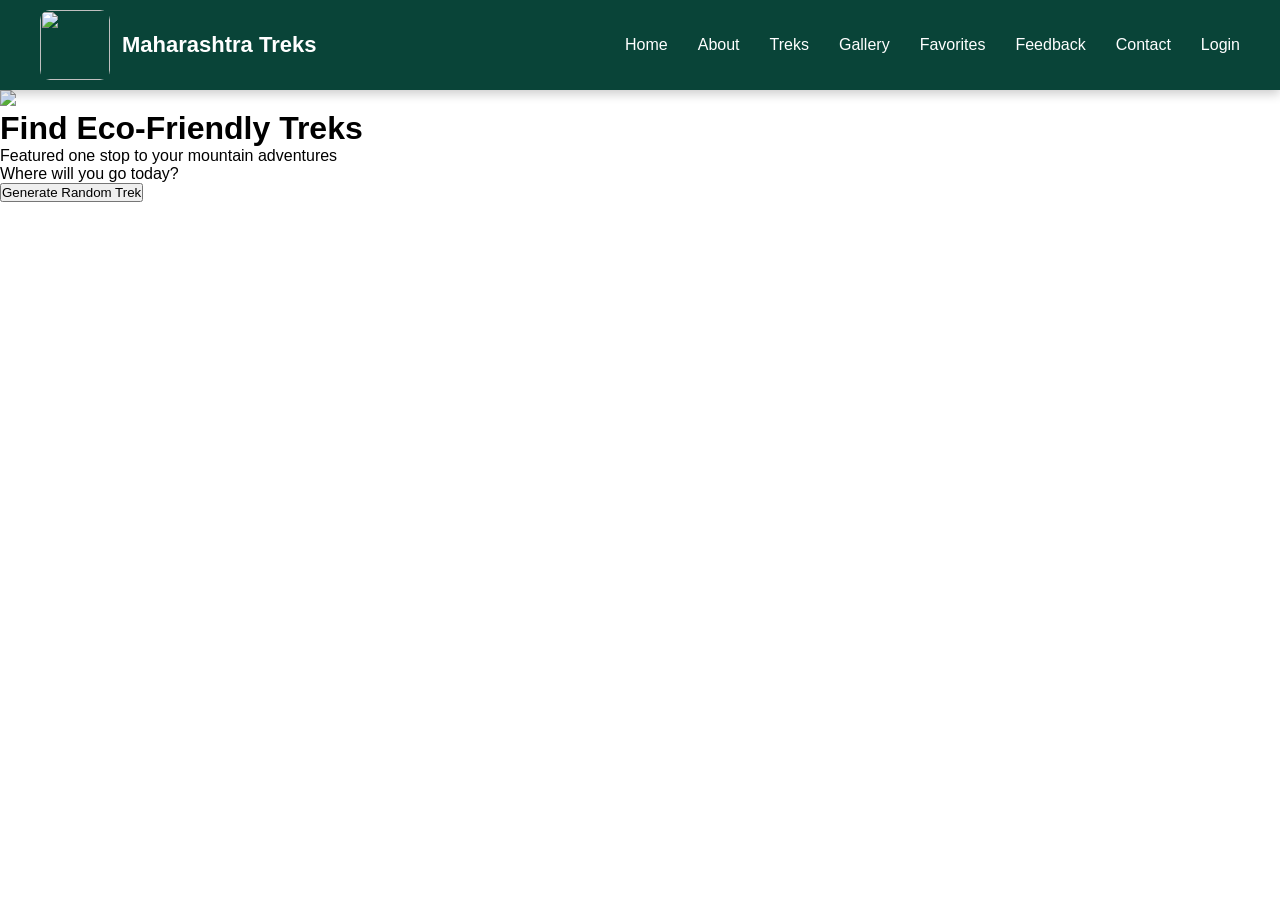
==== index.html @ 1221a9f3 "search section" ====
<!DOCTYPE html>
<html lang="en">
<head>
    <meta charset="UTF-8">
    <meta name="viewport" content="width=device-width, initial-scale=1.0">
    <title>Maharashtra Treks</title>

<link rel="stylesheet" href="./Navbar.css">
<link rel="stylesheet" href="./Home.css">
<style>
    

*{
    margin:0;
    padding:0;
    box-sizing:border-box;
}

body{
    font-family: Arial, Helvetica, sans-serif;
    overflow-x:hidden;
    width:100%;
}


.navbar{
    display:flex;
    align-items:center;
    justify-content:space-between;

    background:#094438;
    padding:10px 40px;

    position:sticky;
    top:0;
    z-index:1000;

    box-shadow:0 4px 10px rgba(0,0,0,0.2);
}

/* Logo */

.logo{
    display:flex;
    align-items:center;
    gap:12px;
}

.logo img{
    width:70px;
    height:70px;
    object-fit:cover;
    border-radius:10px;
}

.logo-text{
    color:#ffffff;
    font-size:22px;
    font-weight:600;
}

/* Navigation Links */

.nav-links{
    display:flex;
    align-items:center;
    gap:30px;
    list-style:none;

    margin-left:auto;
}

.nav-links a{
    text-decoration:none;
    color:#ffffff;
    font-weight:500;
    transition:0.3s ease;
}

.nav-links a:hover{
    color:#C0B87A;
}

/* Hamburger Menu */

.menu-toggle{
    display:none;
    font-size:28px;
    color:white;
    cursor:pointer;
}


#img{
    display:block;
    width:100%;
    height:auto;
}


@media(max-width:900px){

    .navbar{
        padding:10px 20px;
    }

    .menu-toggle{
        display:block;
        margin-left:auto;
    }

    .nav-links{
        position:absolute;
        top:100%;
        left:0;

        width:100%;
        background:#005F02;

        flex-direction:column;
        align-items:center;
        gap:20px;

        padding:20px 0;

        display:none;
    }

    .nav-links.show{
        display:flex;
    }
}
</style>
</head>
<body>
    
<!-- ================= NAVBAR ================= -->

<nav class="navbar">

<div class="logo">
<img src="./main-logo.png">
<h1 class="logo-text">Maharashtra Treks</h1>
</div>

<div class="menu-toggle" onclick="toggleMenu()">☰</div>

<ul class="nav-links" id="navLinks">
<li><a href="index.html">Home</a></li>
<li><a href="about.html">About</a></li>
<li><a href="#">Treks</a></li>
<li><a href="#">Gallery</a></li>
<li><a href="favorites.html">Favorites</a></li>
<li><a href="feedback.html">Feedback</a></li>
<li><a href="contact.html">Contact</a></li>
<li><a href="login.html">Login</a></li>
</ul>

</nav>

<!-- ================= HERO SLIDER ================= -->

<div class="ig">
<img src="./images/home/img1.jpg" class="hero-img">

<div class="hero">
<h1 class="hero-title">Find Eco-Friendly Treks</h1>
<p>Featured one stop to your mountain adventures</p>
</div>
</div>

<!-- ================= SEARCH SECTION ================= -->

<section class="search-container">
<div id="trek-result">Where will you go today?</div>
<button class="btn-action" onclick="generateTrek()">
Generate Random Trek
</button>
</section>






<script>
    function toggleMenu(){
    document.getElementById("navLinks").classList.toggle("show");
}

</script>
</body>
</html>
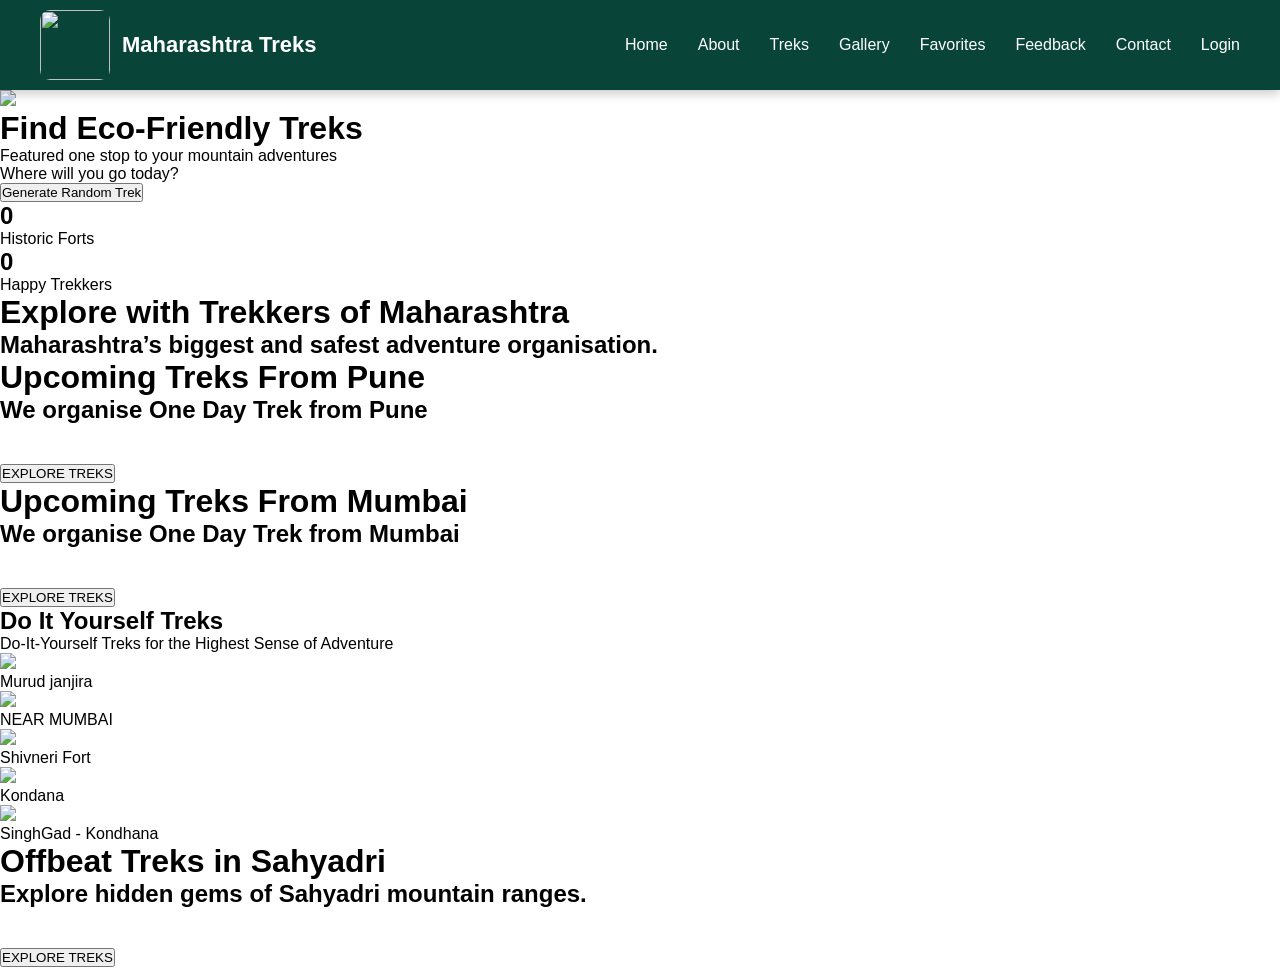
==== commit 19efe8e1: "diy section" ====
--- a/index.html
+++ b/index.html
@@ -178,6 +178,134 @@
 </button>
 </section>
 
+<!-- ================= STATS ================= -->
+
+<section class="stats-grid">
+
+<div class="stat-card">
+<h2 id="count-forts">0</h2>
+<p>Historic Forts</p>
+</div>
+
+<div class="stat-card">
+<h2 id="count-users">0</h2>
+<p>Happy Trekkers</p>
+</div>
+
+</section>
+
+<!-- ================= PART 1 ================= -->
+
+<h1 class="explore">
+Explore with <span class="explore-part">Trekkers of Maharashtra</span>
+</h1>
+
+<h2 class="explore-subheading">
+Maharashtra’s biggest and safest adventure organisation.
+</h2>
+
+<div id="card-container1" class="card-container"></div>
+
+
+<!-- ================= PART 2 ================= -->
+
+<h1 class="explore">
+Upcoming Treks <span class="explore-part">From Pune</span>
+</h1>
+
+<h2 class="explore-subheading">
+We organise One Day Trek from Pune
+</h2>
+
+<div id="card-container2"
+style="display:flex;gap:20px;justify-content:center;flex-wrap:wrap;padding:20px;">
+</div>
+
+<button class="explore-btn" href="./track.html">EXPLORE TREKS</button>
+
+<!-- ================= PART 3 ================= -->
+
+<h1 class="explore">
+Upcoming Treks <span class="explore-part">From Mumbai</span>
+</h1>
+
+<h2 class="explore-subheading">
+We organise One Day Trek from Mumbai
+</h2>
+
+<div id="card-container3"
+style="display:flex;gap:20px;justify-content:center;flex-wrap:wrap;padding:20px;">
+</div>
+
+<button class="explore-btn" href="./track.html">EXPLORE TREKS</button>
+
+
+
+<!-- ================= DIY SECTION ================= -->
+
+<section class="diy-section">
+
+<h2 class="diy-title">
+Do It <span>Yourself Treks</span>
+</h2>
+
+<p class="diy-subtitle">
+Do-It-Yourself Treks for the Highest Sense of Adventure
+</p>
+
+<div class="diy-container">
+
+<div class="diy-card diy-big">
+<img src="./img3.jpg">
+<div class="diy-text">Murud janjira</div>
+</div>
+
+<div class="diy-grid">
+
+<div class="diy-card">
+<img src="./img1.jpg">
+<div class="diy-text">NEAR MUMBAI</div>
+</div>
+
+<div class="diy-card">
+<img src="./img8.jpg">
+<div class="diy-text">Shivneri Fort</div>
+</div>
+
+<div class="diy-card">
+<img src="./img2.jpg">
+<div class="diy-text">Kondana </div>
+</div>
+
+<div class="diy-card">
+<img src="./img5.jpeg">
+<div class="diy-text">SinghGad - Kondhana</div>
+</div>
+
+</div>
+</div>
+
+</section>
+
+
+
+<!-- ================= PART 4 ================= -->
+
+<h1 class="explore">
+Offbeat Treks <span class="explore-part">in Sahyadri</span>
+</h1>
+
+<h2 class="explore-subheading">
+Explore hidden gems of Sahyadri mountain ranges.
+</h2>
+
+<div id="card-container4"
+style="display:flex;gap:20px;justify-content:center;flex-wrap:wrap;padding:20px;">
+</div>
+<button class="explore-btn" href="./track.html">EXPLORE TREKS</button>
+
+
+
 
 
 
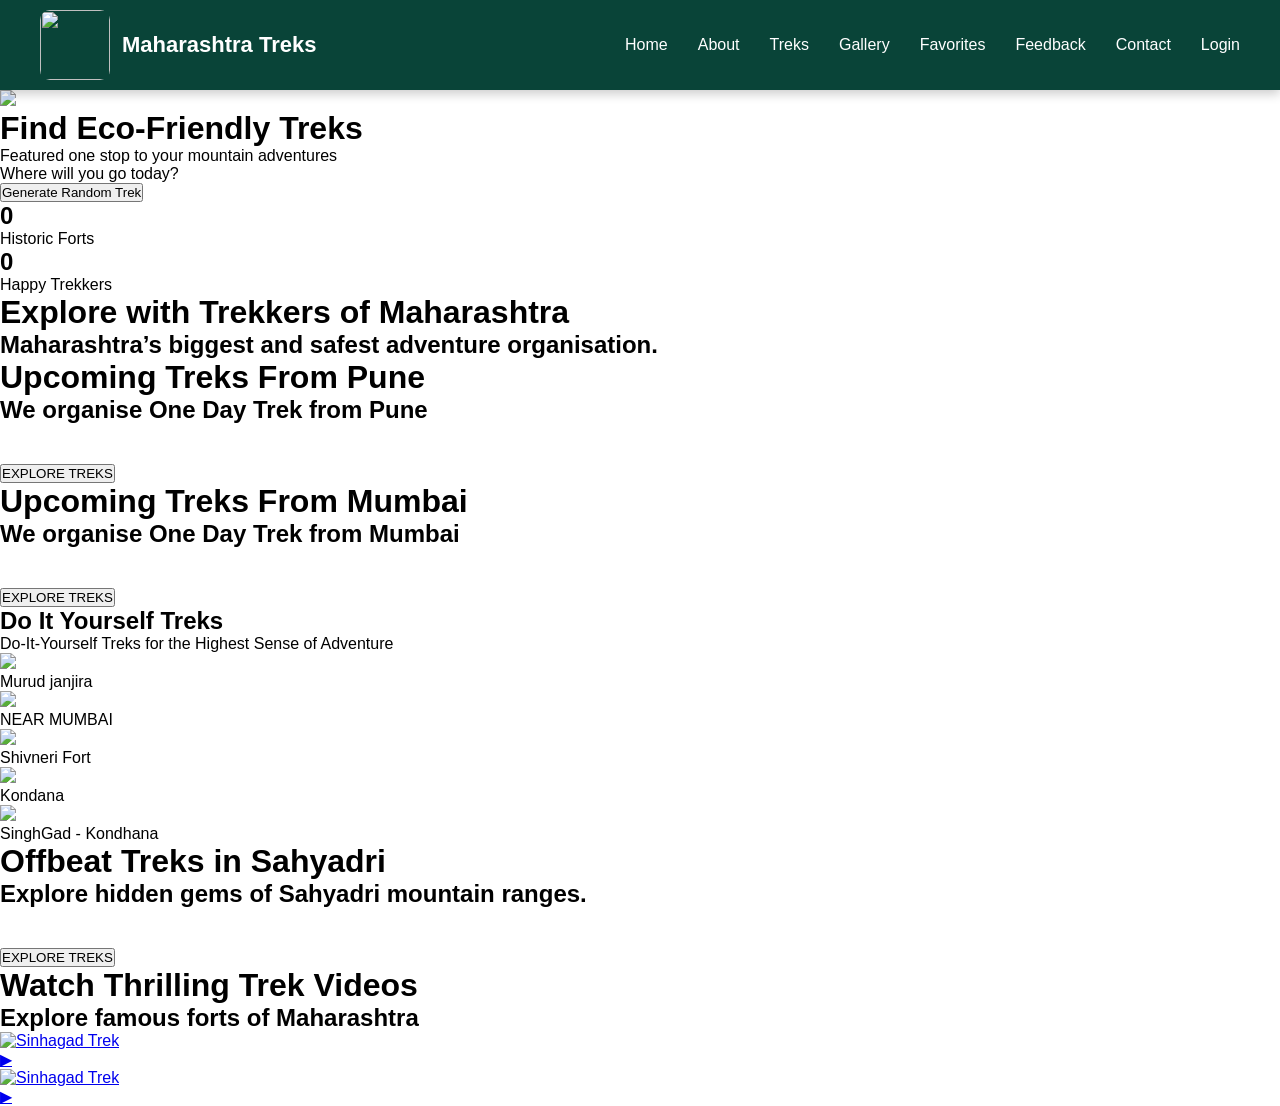
==== commit a29126fb: "video  section" ====
--- a/index.html
+++ b/index.html
@@ -304,6 +304,46 @@
 </div>
 <button class="explore-btn" href="./track.html">EXPLORE TREKS</button>
 
+<!-- ================= VIDEO SECTION ================= -->
+<h1 class="explore">
+    Watch Thrilling <span class="explore-part">Trek Videos</span>
+</h1>
+
+<h2 class="explore-subheading">
+    Explore famous forts of Maharashtra
+</h2>
+
+<div class="video-container">
+
+    <!-- Sinhagad - Kondhana -->
+    <div class="video-box">
+
+   <a href="https://www.youtube.com/shorts/CUPjie6G-5w" target="_blank">
+
+        <div class="video-poster">
+            <img src="./img11.jpg" alt="Sinhagad Trek">
+            <div class="play-btn">▶</div>
+        </div>
+
+    </a>
+
+</div>
+
+    <!-- Murud Janjira -->
+    <div class="video-box">
+
+   <a href="https://www.youtube.com/shorts/-HqSHTiI_aU" target="_blank">
+
+        <div class="video-poster">
+            <img src="./img9.jpg" alt="Sinhagad Trek">
+            <div class="play-btn">▶</div>
+        </div>
+
+    </a>
+</div>
+</div>
+
+
 
 
 
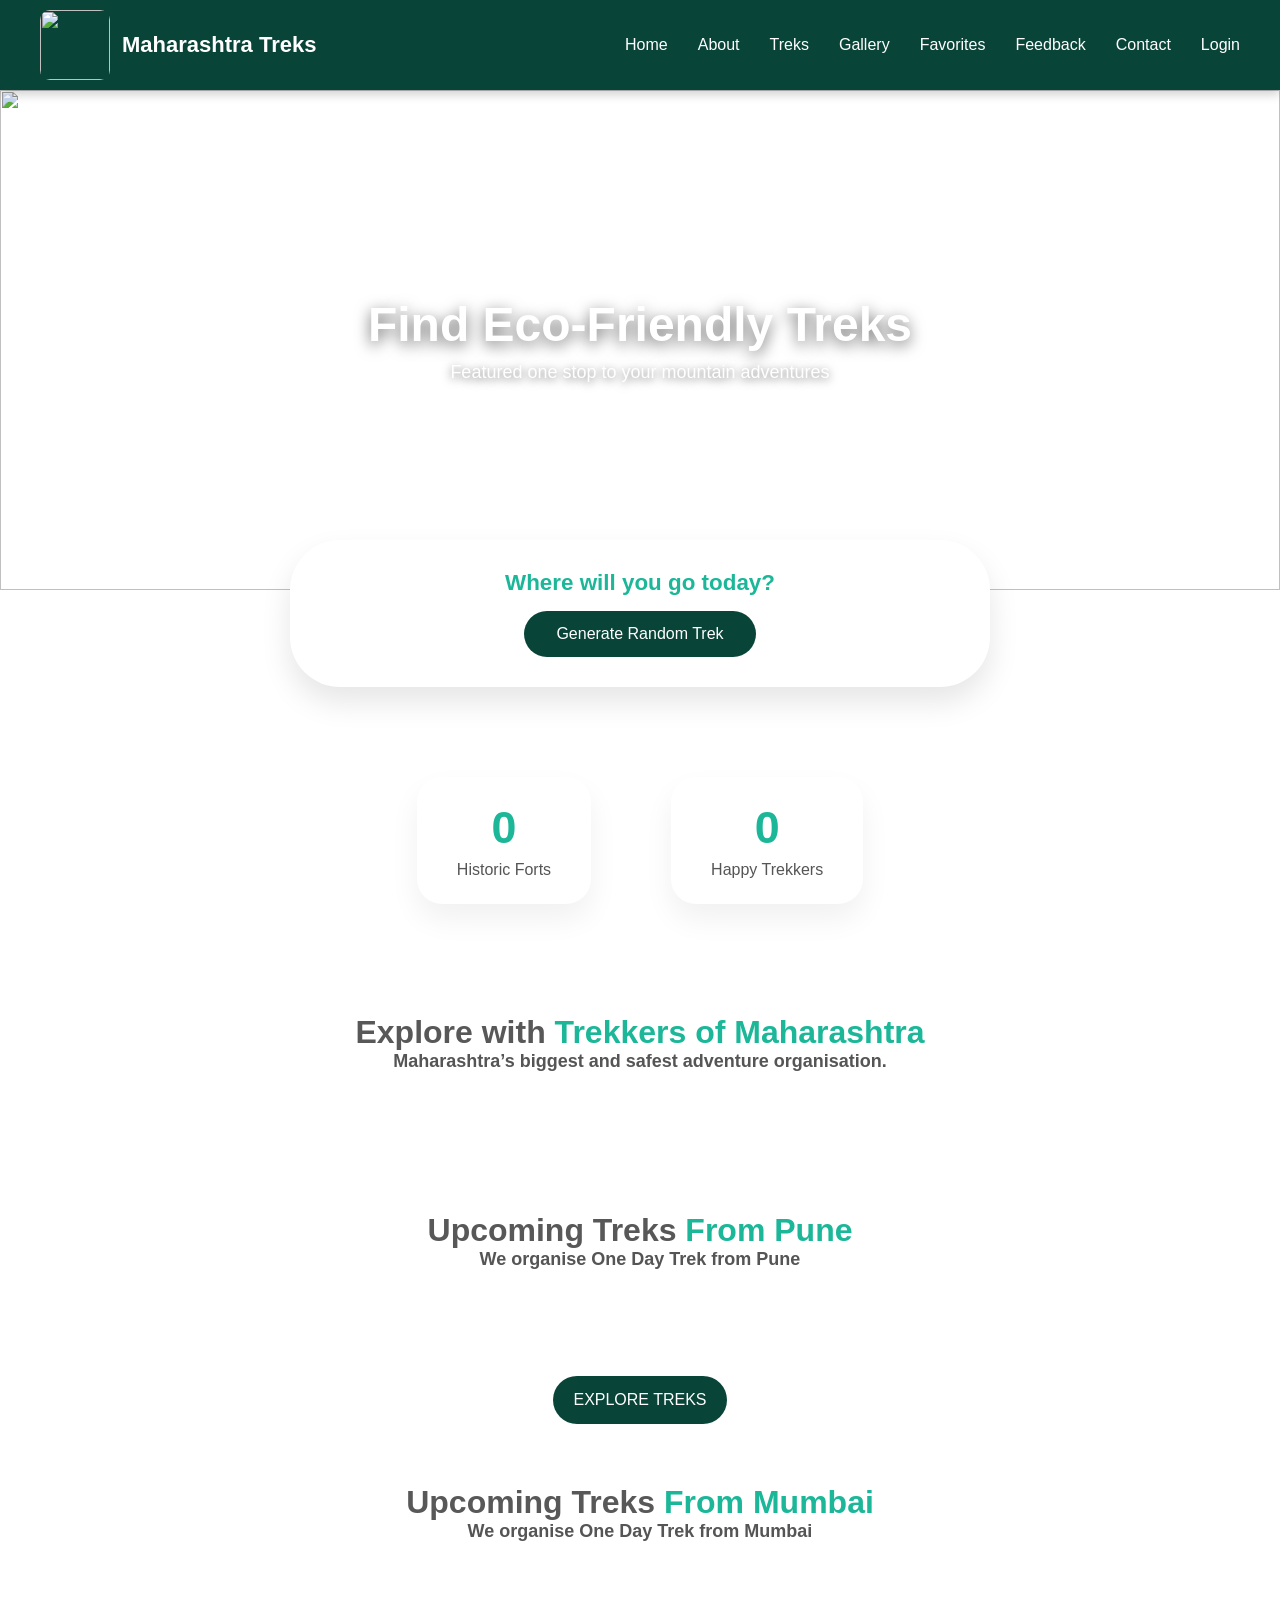
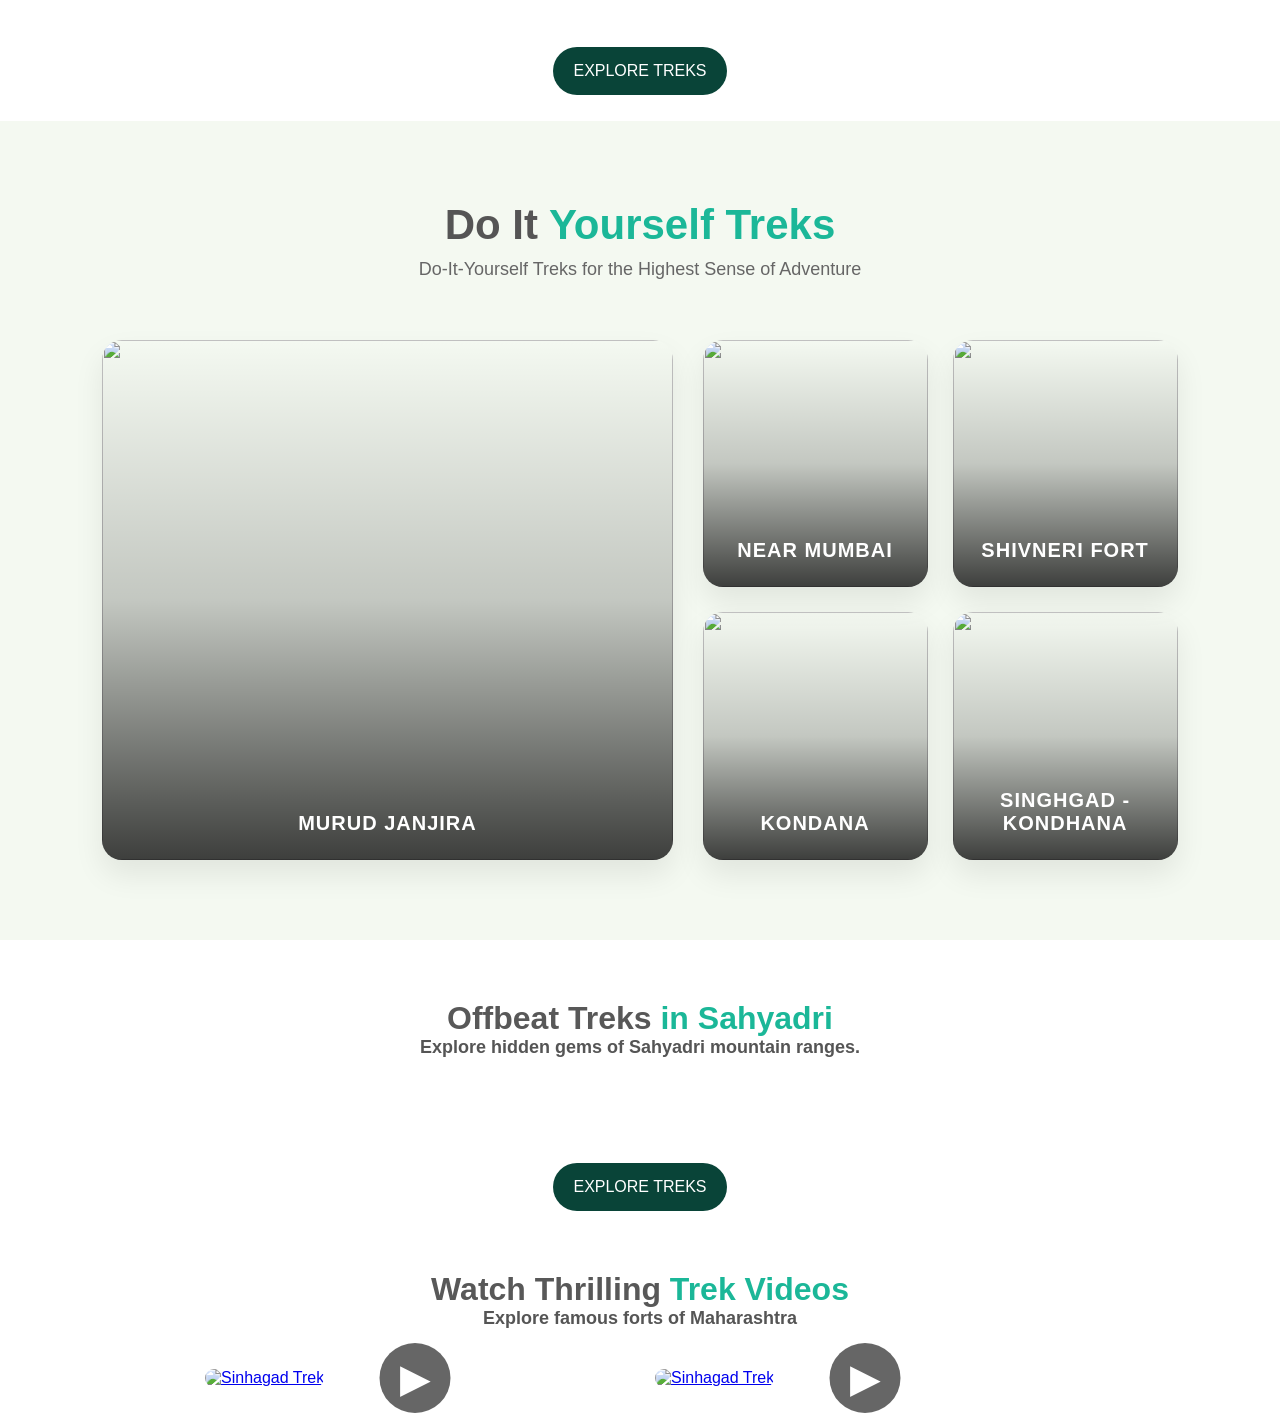
==== commit 43ae165b: "style add" ====
--- a/index.html
+++ b/index.html
@@ -6,7 +6,7 @@
     <title>Maharashtra Treks</title>
 
 <link rel="stylesheet" href="./Navbar.css">
-<link rel="stylesheet" href="./Home.css">
+<link rel="stylesheet" href="./css/style.css">
 <style>
     
 
@@ -344,18 +344,15 @@
 </div>
 
 
-
-
-
-
-
-
-
 <script>
     function toggleMenu(){
     document.getElementById("navLinks").classList.toggle("show");
 }
-
 </script>
+
+<!-- ================= SCRIPT FILE ================= -->
+
+<script src="./Home.js"></script>
+
 </body>
 </html>
--- a/css/style.css
+++ b/css/style.css
@@ -0,0 +1,421 @@
+/* ================= COLOR VARIABLES ================= */
+:root{
+    --primary-green:#094438;
+    --secondary-green:#1bb798;
+    --accent:#C0B87A;
+    --white:#ffffff;
+    color:#555;
+}
+
+/* ================= SLIDER ================= */
+
+.ig{
+    width:100%;
+    height:500px;
+    position:relative;
+    overflow:hidden;
+}
+
+.hero-img{
+    width:100%;
+    height:100%;
+    object-fit:cover;
+    display:block;
+}
+
+/* Overlay Text */
+
+.hero{
+    position:absolute;
+    top:50%;
+    left:50%;
+    transform:translate(-50%,-50%);
+    text-align:center;
+    color:white;
+    width:100%;
+    padding:0 20px;
+}
+
+/* Title */
+
+.hero-title{
+    font-size:48px;
+    font-weight:700;
+    text-shadow:0 4px 15px rgba(0,0,0,0.6);
+}
+
+/* Subtitle */
+
+.hero p{
+    font-size:18px;
+    margin-top:10px;
+    text-shadow:0 2px 10px rgba(0,0,0,0.6);
+}
+
+/* Responsive */
+
+@media(max-width:768px){
+
+    .ig{
+        height:320px;
+    }
+
+    .hero-title{
+        font-size:28px;
+    }
+
+    .hero p{
+        font-size:14px;
+    }
+}
+/* ================= GENERATOR SECTION ================= */
+
+.search-container{
+    background: var(--white);
+    width: 80%;
+    max-width: 700px;
+    margin: -50px auto 40px;
+    padding: 30px;
+    border-radius: 50px;
+    box-shadow: 0 15px 30px rgba(0,0,0,0.1);
+    display:flex;
+    flex-direction:column;
+    align-items:center;
+    gap:15px;
+    position:relative;
+    z-index:999; /* ⭐ High priority layer */
+}
+
+#trek-result {
+    font-weight: bold;
+    font-size: 1.4rem;
+    color:#1bb798;
+}
+
+/* Button */
+.btn-action {
+    background-color: var(--primary-green);
+    color: var(--white);
+    border: none;
+    padding: 14px 32px;
+    border-radius: 30px;
+    font-size: 1rem;
+    cursor: pointer;
+    transition: all 0.3s ease;
+}
+
+.btn-action:hover {
+    transform: scale(1.05);
+    background-color: #094438;
+}
+
+/* ================= STATS SECTION ================= */
+
+.stats-grid {
+    display: flex;
+    justify-content: center;
+    gap: 80px;
+    padding: 50px 20px;
+    text-align: center;
+    
+}
+
+.stat-card {
+    background: var(--white);
+    padding: 25px 40px;
+    border-radius: 25px;
+    box-shadow: 0 15px 30px rgba(0,0,0,0.06);
+    transition: 0.3s ease;
+}
+
+.stat-card:hover {
+    transform: translateY(-5px);
+}
+
+.stat-card h2 {
+    font-size: 2.8rem;
+    color: #1bb798;
+    margin: 0;
+}
+
+.stat-card p {
+    margin-top: 8px;
+    font-size: 1rem;
+    color: var(--dark-text);
+}
+
+/* ================= RESPONSIVE ================= */
+
+@media(max-width:768px){
+
+    .search-container{
+        width: 92%;
+        margin-top: -40px;
+    }
+
+    .stats-grid{
+        flex-direction: column;
+        gap: 30px;
+    }
+}
+
+
+/* ---------------------------------------------------------------- part 1 ----------------------------------------------------- */
+/* ================= EXPLORE SECTION ================= */
+
+.explore{
+    text-align:center;
+    font-size:32px;
+    margin-top:60px;
+    color:rgb(88, 88, 88);
+}
+
+.explore-part{
+    color:#1bb798;
+}
+
+.explore-subheading{
+    text-align:center;
+    font-size:18px;
+    margin-bottom:40px;
+    color:#555;
+}
+
+/* ================= CARD CONTAINER ================= */
+
+.card-container{
+   
+    display:flex;
+    gap:25px;
+    justify-content:center;
+    flex-wrap:wrap;
+    padding:20px;
+}
+
+/* ================= CARD DESIGN ================= */
+
+.trek-card{
+    background:white;
+    width:280px;
+    border-radius:15px;
+    overflow:hidden;
+    text-align:center;
+    box-shadow:0 8px 20px rgba(0,0,0,0.1);
+    transition:0.3s ease;
+    cursor:pointer;
+}
+
+.trek-card img{
+    width:50%;
+    
+    object-fit:cover;
+    transition:0.3s ease;
+}
+
+.trek-card p{
+    padding:15px;
+    font-weight:600;
+    color:#094438;
+}
+
+.trek-card:hover{
+    transform:translateY(-8px);
+    box-shadow:0 15px 30px rgba(0,0,0,0.2);
+}
+
+.trek-card:hover img{
+    transform:scale(1.05);
+}
+
+/* ================= RESPONSIVE ================= */
+
+@media(max-width:768px){
+        .trek-card{
+        width:90%;
+    }
+}
+
+/* ------- -----------------------------------------------*/
+.explore-btn{
+    background-color:#094438;
+    color: #ffffff;
+    padding: 15px 20px;
+    border: none;
+    border-radius: 30px;
+    font-size: 16px;
+    cursor: pointer;
+    margin-bottom: 20px;
+    display: block;
+    margin: 2% auto;
+    text-align: center;
+    text-decoration: none;
+    margin-bottom: 2%;
+}
+.explore-btn:hover { transform: scale(1.05); }
+/* ================= DIY TREK SECTION   part 6 ================= */
+
+.diy-section{
+  padding:80px 8%;
+  text-align:center;
+  background:#f4f9f1;
+}
+
+.diy-title{
+  font-size:42px;
+  font-weight:700;
+  margin-bottom:10px;
+  color:#555;
+}
+
+.diy-title span{
+  color:#1bb798;
+}
+
+.diy-subtitle{
+  color:#666;
+  margin-bottom:60px;
+  font-size:18px;
+}
+
+/* Layout */
+.diy-container{
+  display:flex;
+  gap:30px;
+  align-items:stretch;
+}
+
+.diy-big{
+  flex:1.2;
+  height:520px;
+}
+
+.diy-grid{
+  flex:1;
+  display:grid;
+  grid-template-columns:1fr 1fr;
+  gap:25px;
+}
+
+/* Card */
+.diy-card{
+  position:relative;
+  border-radius:20px;
+  overflow:hidden;
+  cursor:pointer;
+  box-shadow:0 15px 30px rgba(0,0,0,0.08);
+  transition:0.4s ease;
+}
+
+.diy-card img{
+  width:100%;
+  height:100%;
+  object-fit:cover;
+  transition:0.6s ease;
+}
+
+.diy-card:hover img{
+  transform:scale(1.1);
+}
+
+.diy-card:hover{
+  transform:translateY(-8px);
+  box-shadow:0 25px 40px rgba(0,0,0,0.15);
+}
+
+/* Overlay */
+.diy-card::after{
+  content:"";
+  position:absolute;
+  inset:0;
+  background:linear-gradient(to top, rgba(0,0,0,0.75), rgba(0,0,0,0.2), transparent);
+}
+
+/* Text */
+.diy-text{
+  position:absolute;
+  bottom:25px;
+  left:0;
+  right:0;
+  color:white;
+  font-weight:700;
+  font-size:20px;
+  text-align:center;
+  letter-spacing:1px;
+  z-index:2;
+  text-transform:uppercase;
+}
+
+/* Responsive */
+@media(max-width:992px){
+  .diy-container{
+    flex-direction:column;
+  }
+  .diy-big{
+    height:420px;
+  }
+}
+
+@media(max-width:600px){
+  .diy-grid{
+    grid-template-columns:1fr;
+  }
+  .diy-title{
+    font-size:30px;
+  }
+  .diy-big{
+    height:350px;
+  }
+}
+
+
+/* ================= PART 5 - TREK VIDEOS ================= */
+
+.video-container{
+    display:flex;
+    gap:30px;
+    justify-content:center;
+    flex-wrap:wrap;
+}
+
+.video-box{
+    width:420px;
+}
+
+.video-poster{
+    position:relative;
+    cursor:pointer;
+}
+
+.video-poster img{
+    width:100%;
+    height: 300px;
+    border-radius:10px;
+}
+
+.play-btn{
+    position:absolute;
+    top:50%;
+    left:50%;
+    transform:translate(-50%,-50%);
+    font-size:40px;
+    background:rgba(0,0,0,0.6);
+    color:white;
+    padding:12px 20px;
+    border-radius:50%;
+}
+/* ===== VIDEO RESPONSIVE ===== */
+@media(max-width:768px){
+
+    .video-container{
+        gap:20px;
+        padding:20px 15px;
+    }
+
+    .video-box{
+        width:100%;
+    }
+
+    .video-box iframe{
+        height:220px;
+    }
+}
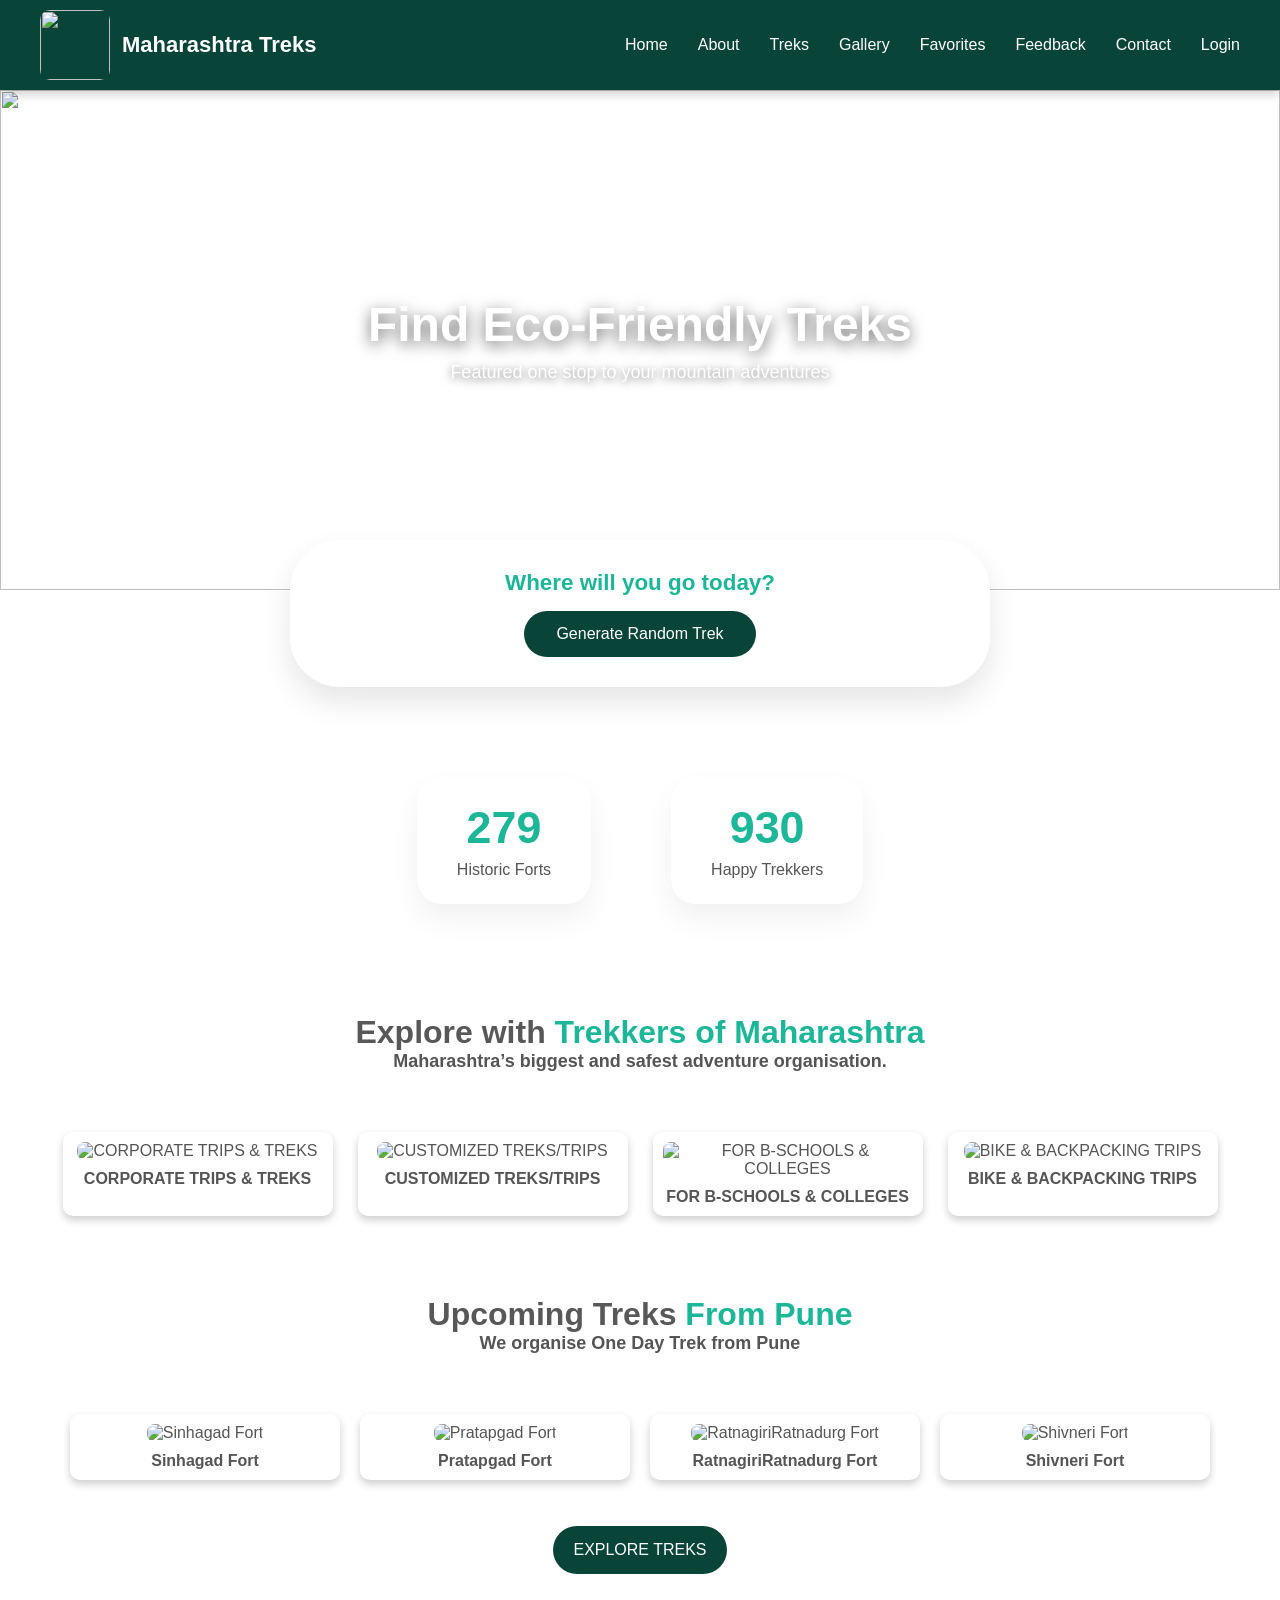
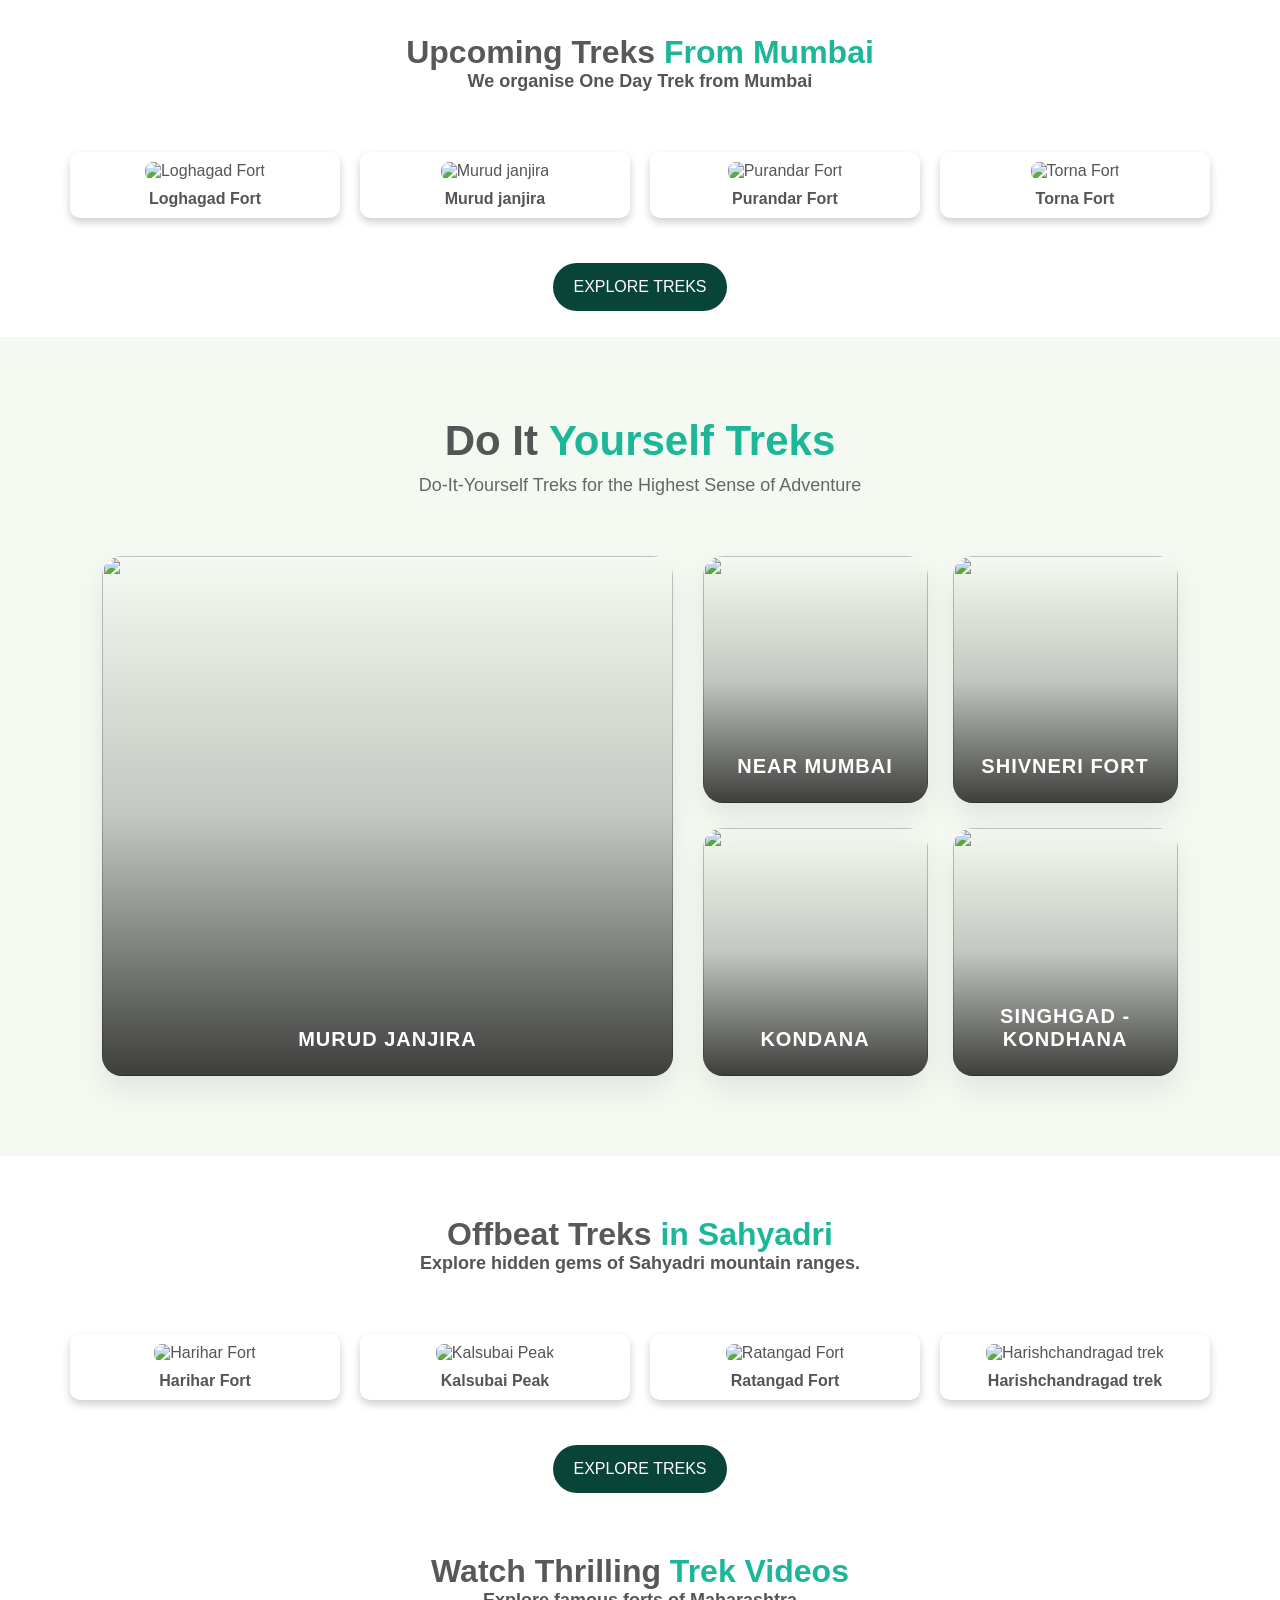
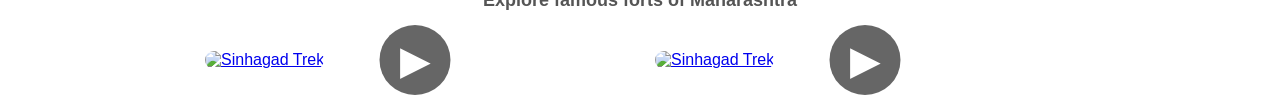
==== commit cf0fb184: "initial commit" ====
--- a/index.html
+++ b/index.html
@@ -139,7 +139,7 @@
 <nav class="navbar">
 
 <div class="logo">
-<img src="./main-logo.png">
+<img src="./images/trek-logo.jpeg">
 <h1 class="logo-text">Maharashtra Treks</h1>
 </div>
 
@@ -148,8 +148,8 @@
 <ul class="nav-links" id="navLinks">
 <li><a href="index.html">Home</a></li>
 <li><a href="about.html">About</a></li>
-<li><a href="#">Treks</a></li>
-<li><a href="#">Gallery</a></li>
+<li><a href="treks.html">Treks</a></li>
+<li><a href="gallery.html">Gallery</a></li>
 <li><a href="favorites.html">Favorites</a></li>
 <li><a href="feedback.html">Feedback</a></li>
 <li><a href="contact.html">Contact</a></li>
@@ -256,29 +256,29 @@
 <div class="diy-container">
 
 <div class="diy-card diy-big">
-<img src="./img3.jpg">
+<img src="./images/home/img3.jpg">
 <div class="diy-text">Murud janjira</div>
 </div>
 
 <div class="diy-grid">
 
 <div class="diy-card">
-<img src="./img1.jpg">
+<img src="./images/home/img1.jpg">
 <div class="diy-text">NEAR MUMBAI</div>
 </div>
 
 <div class="diy-card">
-<img src="./img8.jpg">
+<img src="./images/home/img8.jpg">
 <div class="diy-text">Shivneri Fort</div>
 </div>
 
 <div class="diy-card">
-<img src="./img2.jpg">
+<img src="./images/home/img2.jpg">
 <div class="diy-text">Kondana </div>
 </div>
 
 <div class="diy-card">
-<img src="./img5.jpeg">
+<img src="./images/home/img5.jpeg">
 <div class="diy-text">SinghGad - Kondhana</div>
 </div>
 
@@ -321,7 +321,7 @@
    <a href="https://www.youtube.com/shorts/CUPjie6G-5w" target="_blank">
 
         <div class="video-poster">
-            <img src="./img11.jpg" alt="Sinhagad Trek">
+            <img src="./images/home/img11.jpg" alt="Sinhagad Trek">
             <div class="play-btn">▶</div>
         </div>
 
@@ -335,7 +335,7 @@
    <a href="https://www.youtube.com/shorts/-HqSHTiI_aU" target="_blank">
 
         <div class="video-poster">
-            <img src="./img9.jpg" alt="Sinhagad Trek">
+            <img src="./images/home/img9.jpg" alt="Sinhagad Trek">
             <div class="play-btn">▶</div>
         </div>
 
@@ -352,7 +352,7 @@
 
 <!-- ================= SCRIPT FILE ================= -->
 
-<script src="./Home.js"></script>
+<script src="./js/home.js"></script>
 
 </body>
 </html>
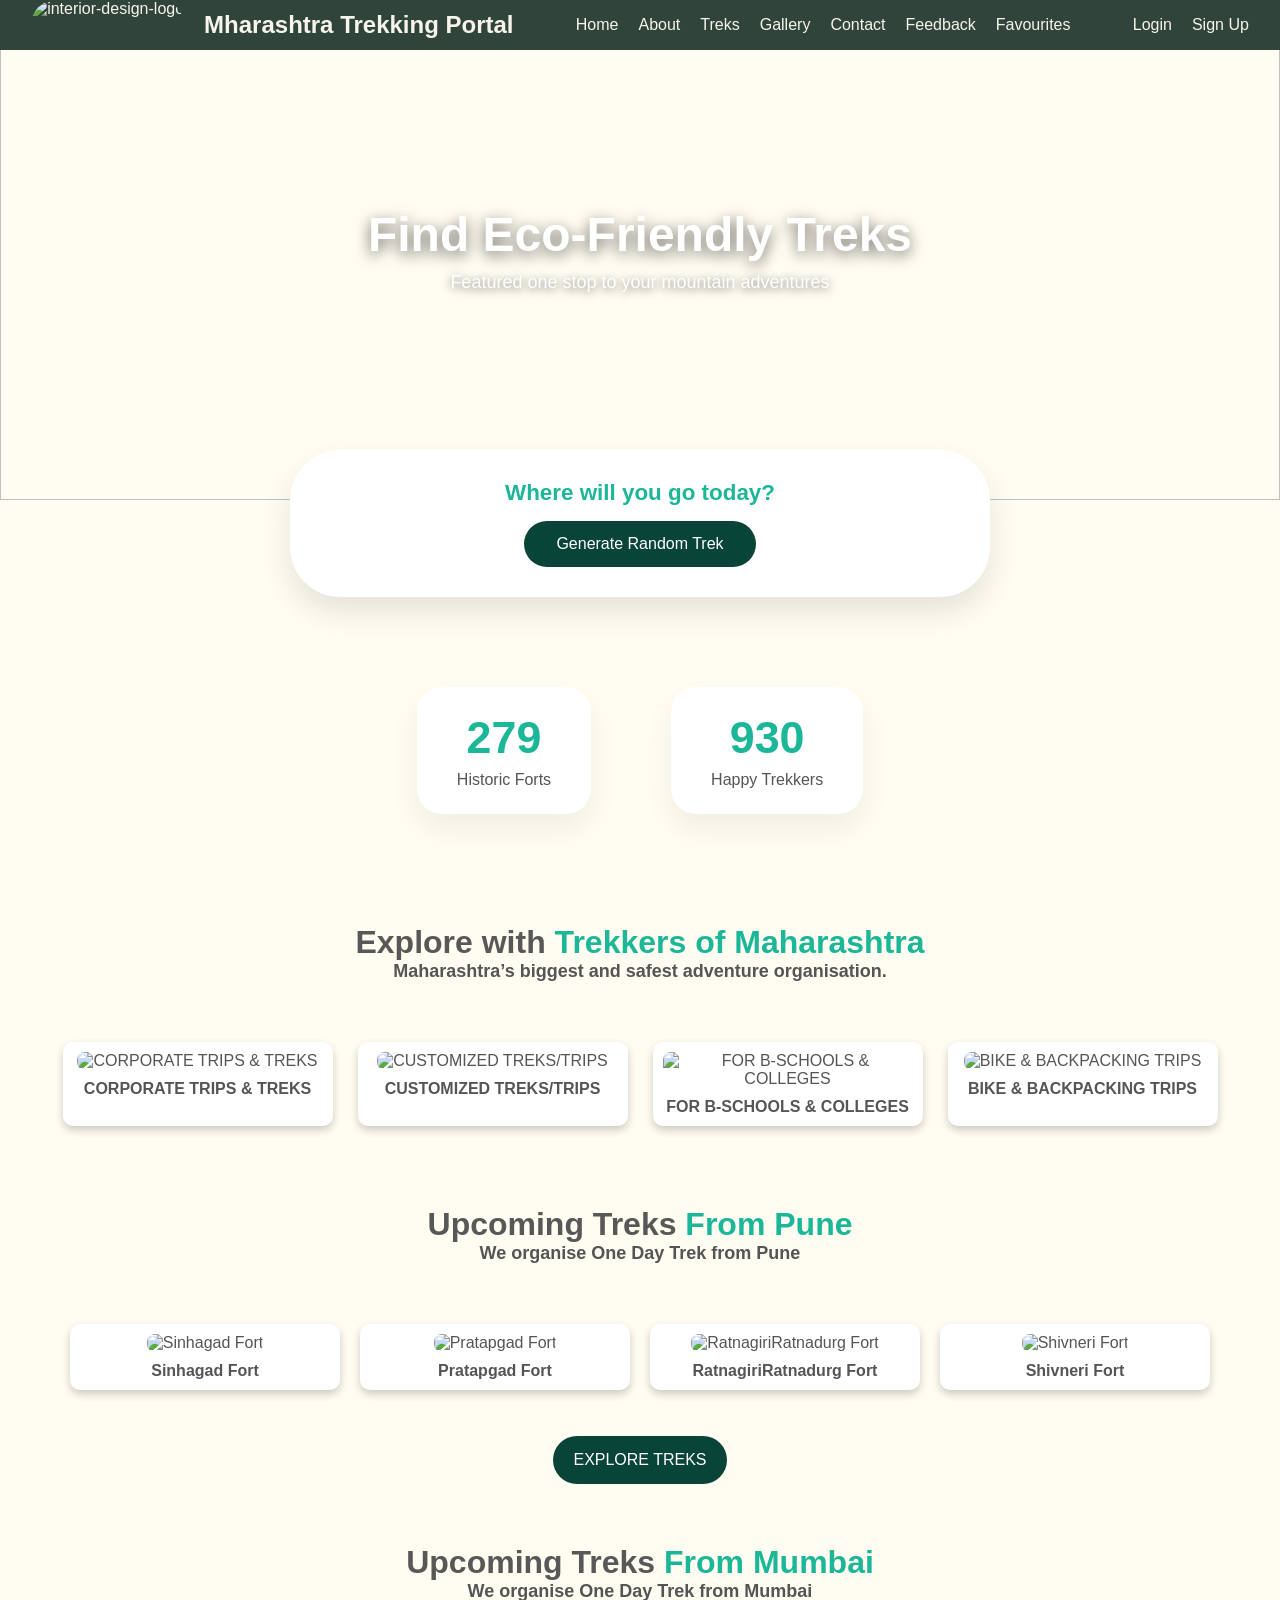
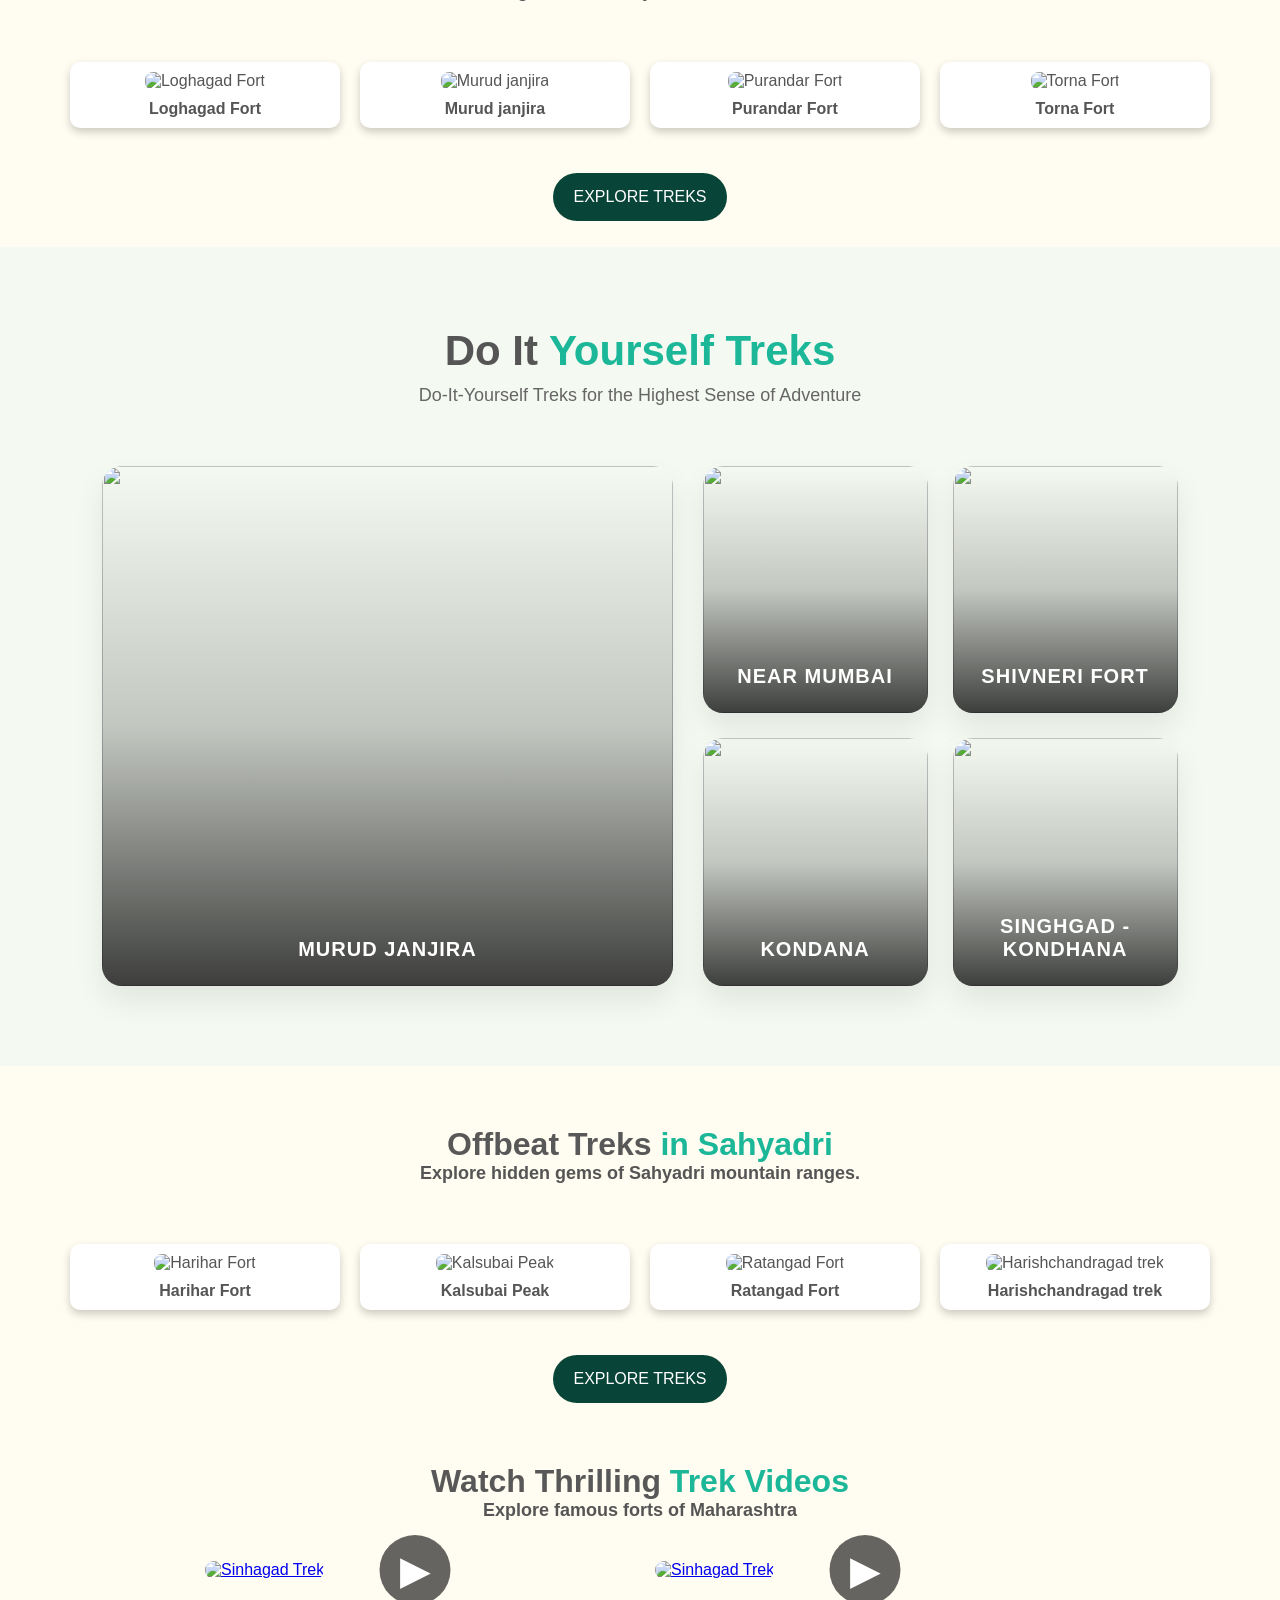
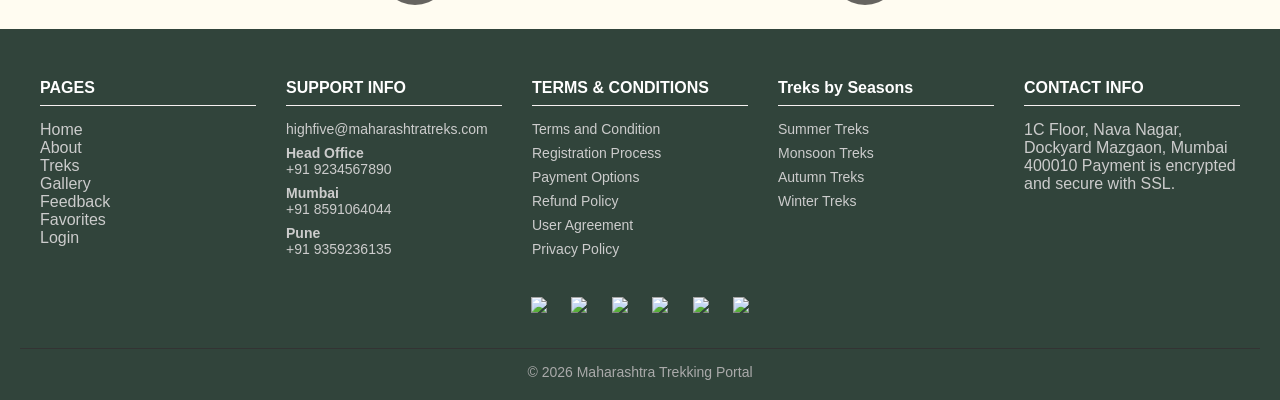
==== commit 87f0e6a2: "update footer" ====
--- a/index.html
+++ b/index.html
@@ -8,156 +8,176 @@
 <link rel="stylesheet" href="./Navbar.css">
 <link rel="stylesheet" href="./css/style.css">
 <style>
-    
-
 *{
-    margin:0;
-    padding:0;
-    box-sizing:border-box;
-}
-
-body{
-    font-family: Arial, Helvetica, sans-serif;
-    overflow-x:hidden;
+  margin:0;
+  padding:0;
+  box-sizing:border-box;
+  font-family: "Poppins", sans-serif;
+}
+        body{
+            font-family: Arial, sans-serif; 
+            background-color: rgb(255, 252, 241); 
+        }
+.navbar-main-container {
+    background-color: #31443b;
+    color: #f7f5eb ;
+    display: flex;
+    justify-content: space-around;
+    align-items: center;
+    position: fixed;
+    top: 0;
+
+    width: 100%;
+    z-index: 1000;
+}
+
+.main-container {
+    height: 600px;
+    width: 1527px;
+}
+
+.logo-container {
+    display: flex;
+    align-items: center;
+    gap: 20px;
+}
+
+.project-name {
+    font-size: 24px;
+    font-weight: bold;
+    cursor: pointer;
+    font-family:"Poppins" ,sans-serif;
+}
+
+.main-logo {
+    border-radius: 60px;
+
+}
+
+.nav-links-container {
+    display: flex;
+    gap: 20px;
+    cursor: pointer;
+    color: #f7f5eb ;
+}
+
+.nav-text-container {
+    color:#f7f5eb ;
+     text-decoration: none; 
+     
+}
+.nav-text-container:hover{
+    color: #f0c76b ;            
+}
+
+.auth-links-containar {
+    display: flex;
+    gap: 20px;
+    cursor: pointer;
+}
+
+.main-container {
+    height: 600px;
+    width: 1527px;
+}
+/* HAMBURGER BUTTON */
+.menu-toggle{
+display:none;
+font-size:28px;
+cursor:pointer;
+color:white;
+}
+
+/* MOBILE VIEW */
+@media screen and (max-width:768px){
+
+.menu-toggle{
+display:block;
+}
+
+.navbar-main-container{
+flex-wrap:wrap;
+}
+
+.nav-links-container{
+display:none;
+flex-direction:column;
+width:100%;
+text-align:center;
+background:#31443b;
+}
+
+.auth-links-containar{
+display:none;
+flex-direction:column;
+width:100%;
+text-align:center;
+background:#31443b;
+}
+
+.nav-links-container.active,
+.auth-links-containar.active{
+display:flex;
+}
+
+}
+/* ================= TABLET (601px – 992px) ================= */
+@media screen and (max-width:992px){
+
+.navbar-main-container{
+    flex-wrap:wrap;
+    padding:10px;
+}
+
+.nav-links-container{
+    gap:15px;
+}
+
+.main-container{
     width:100%;
 }
 
-
-.navbar{
-    display:flex;
-    align-items:center;
-    justify-content:space-between;
-
-    background:#094438;
-    padding:10px 40px;
-
-    position:sticky;
-    top:0;
-    z-index:1000;
-
-    box-shadow:0 4px 10px rgba(0,0,0,0.2);
-}
-
-/* Logo */
-
-.logo{
-    display:flex;
-    align-items:center;
-    gap:12px;
-}
-
-.logo img{
-    width:70px;
-    height:70px;
-    object-fit:cover;
-    border-radius:10px;
-}
-
-.logo-text{
-    color:#ffffff;
-    font-size:22px;
-    font-weight:600;
-}
-
-/* Navigation Links */
-
-.nav-links{
-    display:flex;
-    align-items:center;
-    gap:30px;
-    list-style:none;
-
-    margin-left:auto;
-}
-
-.nav-links a{
-    text-decoration:none;
-    color:#ffffff;
-    font-weight:500;
-    transition:0.3s ease;
-}
-
-.nav-links a:hover{
-    color:#C0B87A;
-}
-
-/* Hamburger Menu */
-
-.menu-toggle{
-    display:none;
-    font-size:28px;
-    color:white;
-    cursor:pointer;
-}
-
-
-#img{
-    display:block;
+}
+
+/* ================= LARGE SCREEN ================= */
+@media screen and (min-width:1200px){
+
+.main-container{
     width:100%;
-    height:auto;
-}
-
-
-@media(max-width:900px){
-
-    .navbar{
-        padding:10px 20px;
-    }
-
-    .menu-toggle{
-        display:block;
-        margin-left:auto;
-    }
-
-    .nav-links{
-        position:absolute;
-        top:100%;
-        left:0;
-
-        width:100%;
-        background:#005F02;
-
-        flex-direction:column;
-        align-items:center;
-        gap:20px;
-
-        padding:20px 0;
-
-        display:none;
-    }
-
-    .nav-links.show{
-        display:flex;
-    }
-}
-</style>
+}
+
+}</style>
 </head>
 <body>
     
 <!-- ================= NAVBAR ================= -->
-
-<nav class="navbar">
-
-<div class="logo">
-<img src="./images/trek-logo.jpeg">
-<h1 class="logo-text">Maharashtra Treks</h1>
-</div>
-
-<div class="menu-toggle" onclick="toggleMenu()">☰</div>
-
-<ul class="nav-links" id="navLinks">
-<li><a href="index.html">Home</a></li>
-<li><a href="about.html">About</a></li>
-<li><a href="treks.html">Treks</a></li>
-<li><a href="gallery.html">Gallery</a></li>
-<li><a href="favorites.html">Favorites</a></li>
-<li><a href="feedback.html">Feedback</a></li>
-<li><a href="contact.html">Contact</a></li>
-<li><a href="login.html">Login</a></li>
-</ul>
-
-</nav>
-
+<header>
+     <div class="main-containe">
+        <div class="navbar-main-container">
+            <div class="logo-container">
+                <img src="./../images/trek-logo.png" alt="interior-design-logo" height="50px" class="main-logo">
+                <b class="project-name">Mharashtra Trekking Portal</b>
+            </div>
+            
+          <div class="menu-toggle" onclick="toggleMenu()">☰</div>
+            
+           <div class="nav-links-container" id="navMenu">
+                <a href="./../index.html" class="nav-text-container"> Home</a>
+                <a href="./../pages/about.html" class="nav-text-container">About</a>
+                <a href="./../pages/trek.html" class="nav-text-container">Treks</a>
+                <a href="./../pages/gallery.html" class="nav-text-container">Gallery</a>
+                <a href="./../pages/contact.html" class="nav-text-container">Contact</a>
+                <a href="./../pages/feedback.html" class="nav-text-container">Feedback</a>
+                <a href="./../pages/favourite.html" class="nav-text-container">Favourites</a>
+            </div>
+
+            <div class="auth-links-containar">
+                <a href="./../pages/login.html" class="nav-text-container">Login</a>
+                <a href="./../pages/signup.html" class="nav-text-container">Sign Up</a>
+            </div>
+        </div>
+
+</header>
 <!-- ================= HERO SLIDER ================= -->
 
 <div class="ig">
@@ -221,7 +241,7 @@
 style="display:flex;gap:20px;justify-content:center;flex-wrap:wrap;padding:20px;">
 </div>
 
-<button class="explore-btn" href="./track.html">EXPLORE TREKS</button>
+<button class="explore-btn" href="./pages/trek.html">EXPLORE TREKS</button>
 
 <!-- ================= PART 3 ================= -->
 
@@ -343,16 +363,94 @@
 </div>
 </div>
 
-
-<script>
-    function toggleMenu(){
-    document.getElementById("navLinks").classList.toggle("show");
-}
-</script>
+<!-- ===== FOOTER ===== -->
+<footer class="main-footer">
+
+    <div class="footer-container">
+
+
+  <div class="footer-col">
+            <h3>PAGES</h3>
+           <a href="./../index.html">Home</a><br>
+           <a href="./pages/about.html">About</a><br>
+           <a href="./pages/treks.html">Treks</a><br>
+           <a href="./pages/gallery.html">Gallery</a><br>
+            <a href="./pages/feedback.html">Feedback</a><br>
+           <a href="./pages/favorites.html">Favorites</a><br>
+           <a href="./pages/login.html">Login</a><br>
+        </div>
+
+
+        <div class="footer-col">
+            <h3>SUPPORT INFO</h3>
+            <p><a href="mailto:homiq@gmail.com">highfive@maharashtratreks.com</a></p>
+            <p><strong>Head Office</strong><br><a href="tel:9234567890">+91 9234567890</a></p>
+            <p><strong>Mumbai</strong><br><a href="tel:8591064044">+91 8591064044</a></p>
+            <p><strong>Pune</strong><br><a href="tel:9359236135">+91 9359236135</a></p>
+        </div>
+
+        <div class="footer-col">
+            <h3>TERMS & CONDITIONS</h3>
+            <p>Terms and Condition</p>
+            <p>Registration Process</p>
+            <p>Payment Options</p>
+            <p>Refund Policy</p>
+            <p>User Agreement</p>
+            <p>Privacy Policy</p>
+        </div>
+
+
+<div class="footer-col">
+            <h3>Treks by Seasons</h3>
+			<p><a href="#">Summer Treks</a></p>
+			<p><a href="#">Monsoon Treks</a></p>
+			<p><a href="#">Autumn Treks</a></p>
+			<p><a href="#">Winter Treks</a></p>
+        </div>
+
+
+
+        <div class="footer-col">
+            <h3>CONTACT INFO</h3>
+            <a href="https://maps.app.goo.gl/Z1JZnKfSWdZ5woG98" target="_blank" rel="noopener">
+            1C Floor, Nava Nagar, Dockyard
+            Mazgaon, Mumbai 400010
+            Payment is encrypted and secure with SSL.</a>
+        </div>
+
+    </div>
+
+    <div class="social-icons">
+    <a href="https://www.facebook.com/maharashtratreks/" target="_blank">
+    <img src="./../images/facebook.png" width="30"></a>
+
+    <a href="https://www.instagram.com/maharashtratreks/"  target="_blank">
+    <img src="./../images/instagram.png" width="30"></a>
+
+    <a href="https://www.youtube.com/@maharashtratreks" target="_blank">
+    <img src="./../images/youtub.png" width="30"></a>
+    
+    <a href="https://web.whatsapp.com/maharashtratreks/" target="_blank">
+        <img src="./../images/whatapp.png" width="30"></a>
+
+    <a href="https://www.inlinkedin.com/maharashtratreks/" target="_blank">
+        <img src="./../images/linkedin.png" width="30"></a>
+
+    <a href="https://web.twitter.com/maharashtratreks/" target="_blank">
+        <img src="./../images/twitter.png" width="30"></a>
+
+    </div>
+
+    <div class="footer-bottom">
+        © 2026 Maharashtra Trekking Portal
+    </div>
+</footer>
 
 <!-- ================= SCRIPT FILE ================= -->
 
 <script src="./js/home.js"></script>
+
+
 
 </body>
 </html>
--- a/css/style.css
+++ b/css/style.css
@@ -418,4 +418,97 @@
     .video-box iframe{
         height:220px;
     }
-}+}
+
+/* ===== FOOTER ===== */
+
+.main-footer{
+    background: #31443b;
+    color:#fff;
+    padding:50px 20px 20px;
+    margin-top:50px;
+}
+
+.footer-container{
+    display:flex;
+    justify-content:space-between;
+    flex-wrap:wrap;
+    gap:30px;
+    max-width:1200px;
+    margin:auto;
+}
+
+.footer-col{
+    flex:1 1 200px;
+}
+
+.footer-col h3{
+    margin-bottom:15px;
+    font-size:16px;
+    border-bottom:1px solid #f6f1f1;
+    padding-bottom:8px;
+}
+
+.footer-col p{
+    margin:8px 0;
+    font-size:14px;
+    color:#ccc;
+    cursor:pointer;
+    transition:0.3s;
+}
+
+.footer-col p:hover{
+    color:#fff;
+}
+
+
+.footer-col a{
+    text-decoration: none;   
+    color: #ccc;           
+    transition: 0.3s;
+}
+
+.footer-col a:hover{
+    color: #f0c76b ;            
+}
+
+
+
+.social-icons{
+    text-align:center;
+    margin-top:30px;
+}
+
+.social-icons a {
+    margin:0 10px;
+    font-size:20px;
+    cursor:pointer;
+    transition:0.3s;
+}
+
+.social-icons span:hover{
+    color:#2E8B57;
+}
+
+.footer-bottom{
+    text-align:center;
+    margin-top:30px;
+    font-size:14px;
+    color:#aaa;
+    border-top:1px solid #333;
+    padding-top:15px;
+}
+@media (max-width: 768px){
+
+    .footer-container{
+        flex-direction:column;
+        text-align:center;
+    }
+
+    .footer-col{
+        margin-bottom:20px;
+    }
+}
+
+
+
